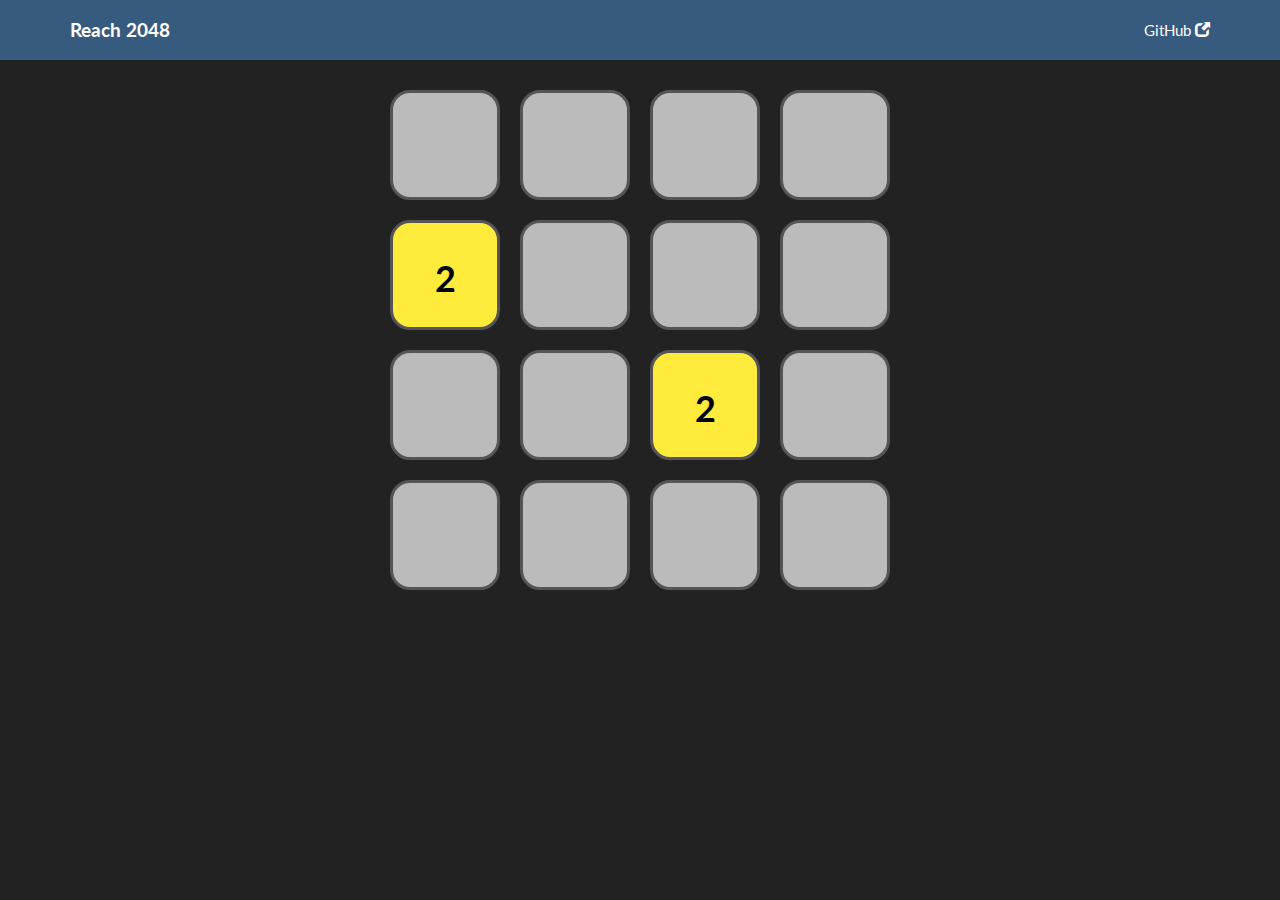
==== index.html @ 62b355d6 "Publish to github pages" ====
<!DOCTYPE html>
<html lang="en">
  <head>
    <meta charset="utf-8">
    <title>cljs-2048</title>
    <meta name="viewport" content="width=device-width, initial-scale=1">
    <link rel="stylesheet" href="css/bootstrap.min.css" media="screen">
    <link rel="stylesheet" href="css/custom.css" media="screen">
    <!-- HTML5 shim and Respond.js IE8 support of HTML5 elements and media queries -->
    <!--[if lt IE 9]>
      <script src="js/html5shiv.js"></script>
      <script src="js/respond.min.js"></script>
    <![endif]-->
  </head>
  <body>
    <!--
        That's some markup mirroring what's rendered by Reagent, to provide
        some eye-candy while the JS is loading.
    -->
    <div id="content">
      <div class="navbar navbar-default navbar-fixed-top">
        <div class="container">
          <div class="navbar-header">
            <a href="#" class="navbar-brand"><strong>Reach 2048</strong></a>
          </div>

          <div class="navbar-collapse collapse" id="navbar-main">
            <ul class="nav navbar-nav navbar-right">
                <li>
                  <a href="https://github.com/not-raspberry/cljs-2048" target="_blank">
                    GitHub&nbsp;&nbsp;
                    <span class="glyphicon glyphicon glyphicon-new-window" aria-hidden="true"></span>
                  </a>
                </li>
            </ul>
          </div>
        </div>
      </div>

      <div class="container page-header">
        <h5 id="progress-animated" class="text-center">It's loading...</h5>
        <div class="bs-component">
          <div class="progress progress-striped active">
            <div class="progress-bar" style="width: 100%"></div>
          </div>
        </div>
      </div>
    </div>

    <script src="js/compiled/clj_2048.js" type="application/javascript"></script>
    <script type="application/javascript">cljs_2048.core.on_js_reload();</script>
  </body>
</html>
---- css/custom.css ----
div.page-header {
    margin-top: 80px;
}

div.board {
    min-width: 540px;
}

div.board-row {
    text-align: center;
}

div.board-cell {
    display: inline-block;
    /* To make empty inline-block divs display correctly: */
    vertical-align: bottom;
    width: 110px;
    height: 110px;
    margin: 10px;
    border: 3px solid #555;
    border-radius: 20px;
    text-align: center;
    line-height: 110px;  /* Vertical align for the contents (a single line). */
    font-size: 36px;
    font-weight: bold;
    background-color: #bbb;
    color: black;
}

div.board-cell-2 {
    background-color: rgb(255, 235, 59);
}

div.board-cell-4 {
    background-color: rgb(255, 193, 7);
}

div.board-cell-8 {
    background-color: rgb(255, 152, 0);
}

div.board-cell-16 {
    background-color: rgb(255, 100, 50);
}

div.board-cell-32 {
    background-color: rgb(244, 67, 54);
}

div.board-cell-64 {
    background-color: rgb(233, 30, 99);
}

div.board-cell-128 {
    background-color: rgb(240, 13, 225);
}

div.board-cell-256 {
    background-color: rgb(190, 240, 57);
}

div.board-cell-512 {
    background-color: rgb(76, 195, 100);
}

div.board-cell-1024 {
    background-color: rgb(20, 190, 136);
}

div.board-cell-2048 {
    background-color: rgb(33, 130, 243);
}

div.board-cell-4096 {
    background-color: rgb(156, 39, 176);
}

div.board-cell-8192 {
    background-color: rgb(63, 81, 181);
}

div.board-cell-16384 {
    background-color: rgb(103, 58, 183);
}

div.board-cell-32768 {
    background-color: rgb(96, 125, 139);
}

div.board-cell-65536 {
    background-color: black;
    color: white;
}

div.board-cell-131072 {
    background-color: red;
    font-size: 28px;
}
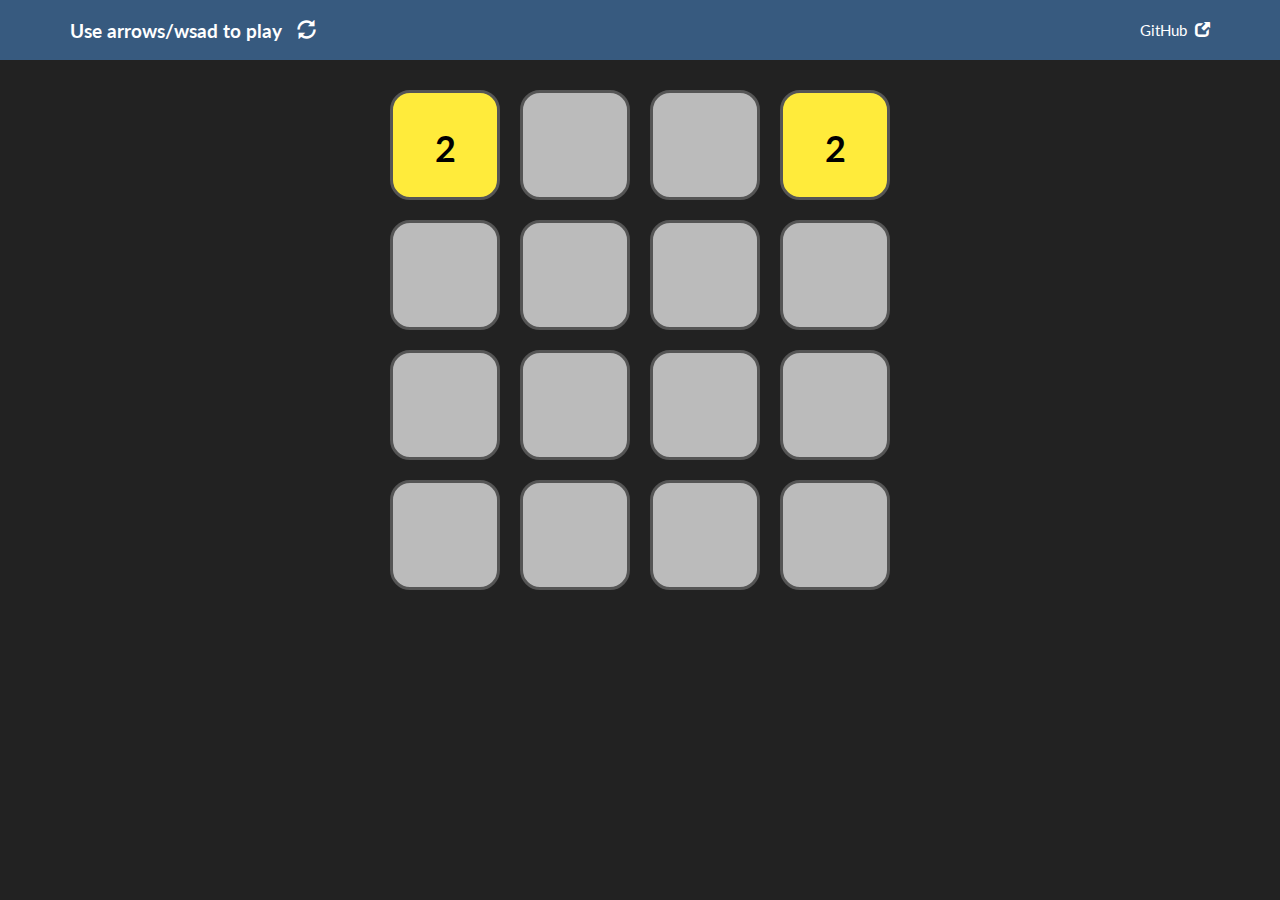
==== commit 6bf36e8f: "New release build" ====
--- a/index.html
+++ b/index.html
@@ -21,7 +21,7 @@
       <div class="navbar navbar-default navbar-fixed-top">
         <div class="container">
           <div class="navbar-header">
-            <a href="#" class="navbar-brand"><strong>Reach 2048</strong></a>
+            <a href="#" class="navbar-brand"><strong>cljs-2048</strong></a>
           </div>
 
           <div class="navbar-collapse collapse" id="navbar-main">
@@ -47,7 +47,7 @@
       </div>
     </div>
 
-    <script src="js/compiled/clj_2048.js" type="application/javascript"></script>
+    <script src="js/compiled/cljs_2048.js" type="application/javascript"></script>
     <script type="application/javascript">cljs_2048.core.on_js_reload();</script>
   </body>
 </html>
--- a/css/custom.css
+++ b/css/custom.css
@@ -1,7 +1,21 @@
+/* Reset some weirdness of the template. */
+span.navbar-brand:hover {
+    color: white !important;
+}
+
+a, a:focus{
+    color: white;
+}
+
+a:hover {
+    color: #ddd;
+}
+
 div.page-header {
     margin-top: 80px;
 }
 
+/* Board layout. */
 div.board {
     min-width: 540px;
 }
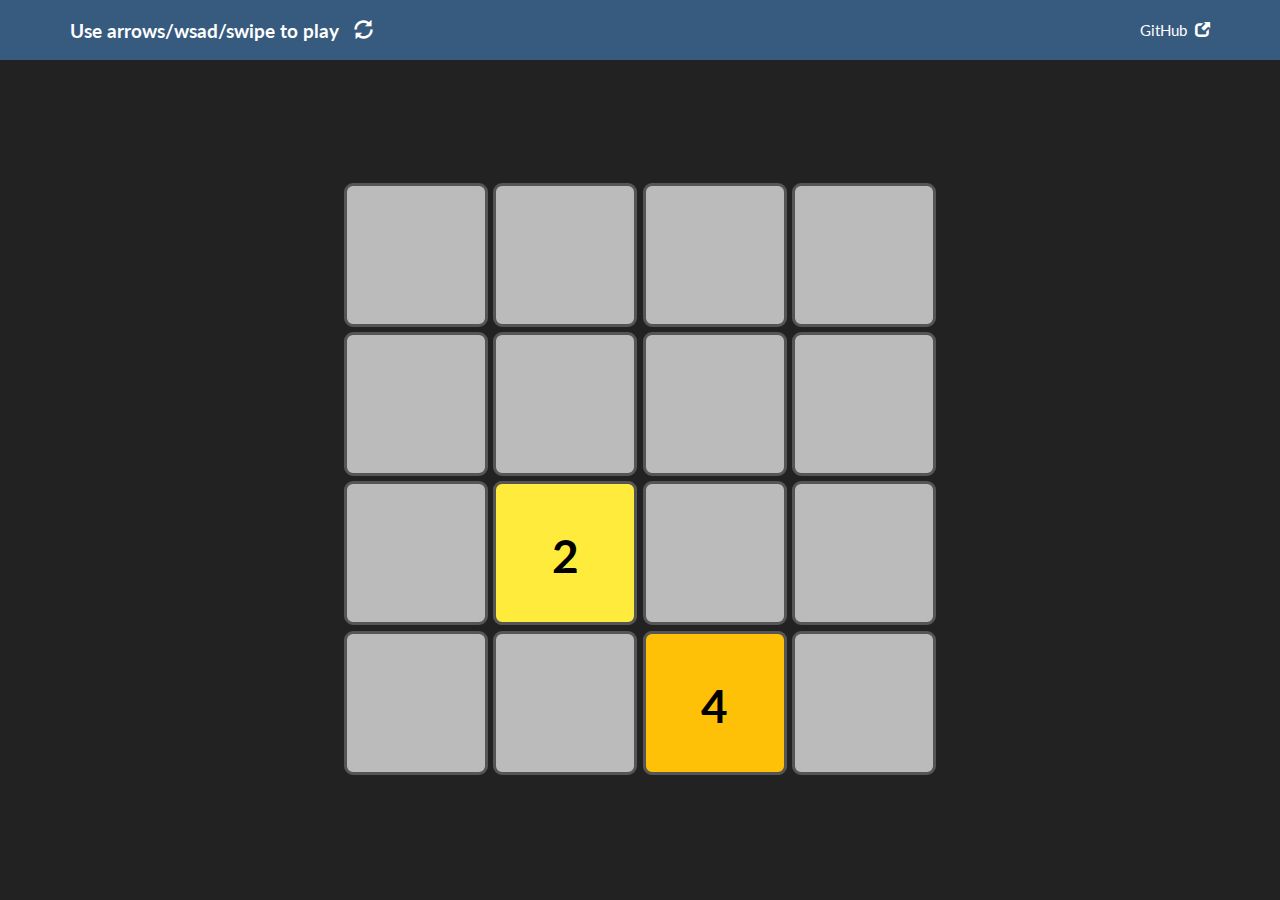
==== commit 363eb086: "Build the version with CSS-based animations, responsiveness and swipe actions support" ====
--- a/index.html
+++ b/index.html
@@ -47,6 +47,8 @@
       </div>
     </div>
 
+    <div id="body-stretcher"></div>
+
     <script src="js/compiled/cljs_2048.js" type="application/javascript"></script>
     <script type="application/javascript">cljs_2048.core.on_js_reload();</script>
   </body>
--- a/css/custom.css
+++ b/css/custom.css
@@ -11,13 +11,18 @@
     color: #ddd;
 }
 
-div.page-header {
-    margin-top: 80px;
+/* A div to make the whole viewport swipe-able. */
+div#body-stretcher {
+    position: absolute;
+    top: 0;
+    left: 0;
+    width: 100%;
+    height: 100%;
 }
 
-/* Board layout. */
-div.board {
-    min-width: 540px;
+
+div.page-header {
+    margin-top: 20vh;
 }
 
 div.board-row {
@@ -28,17 +33,26 @@
     display: inline-block;
     /* To make empty inline-block divs display correctly: */
     vertical-align: bottom;
-    width: 110px;
-    height: 110px;
-    margin: 10px;
+    width: 16vmin;
+    height: 16vmin;
+    margin: 0.3vmin;
     border: 3px solid #555;
-    border-radius: 20px;
+    border-radius: 1vmin;
     text-align: center;
-    line-height: 110px;  /* Vertical align for the contents (a single line). */
-    font-size: 36px;
+    line-height: 16vmin;  /* Vertical align for the contents (a single line). */
+    font-size: 5.1vmin;
     font-weight: bold;
     background-color: #bbb;
     color: black;
+}
+
+div.board-cell-numeric {
+    /* Ignore parent's border when positioning. */
+    margin-top: -3px;
+    margin-left: -3px;
+    position: absolute;
+    top: 0;
+    left: 0;
 }
 
 div.board-cell-2 {
